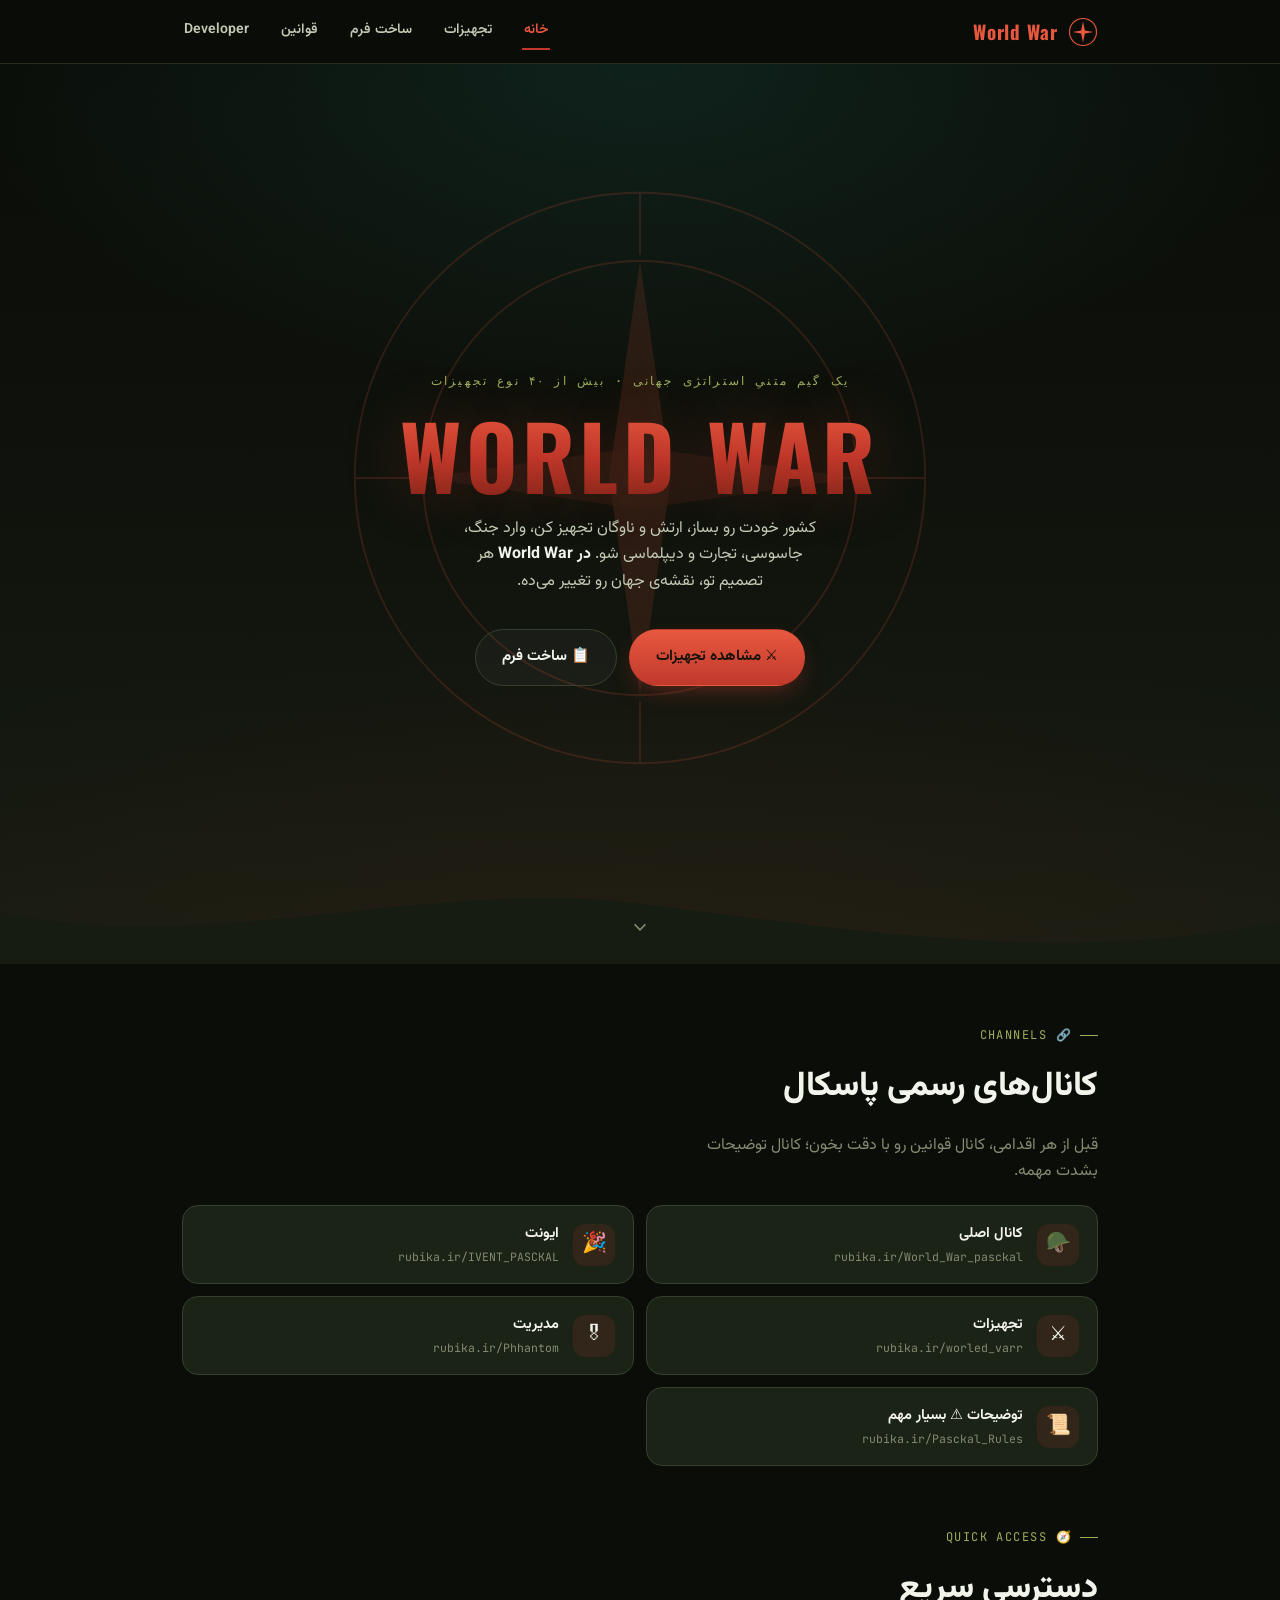
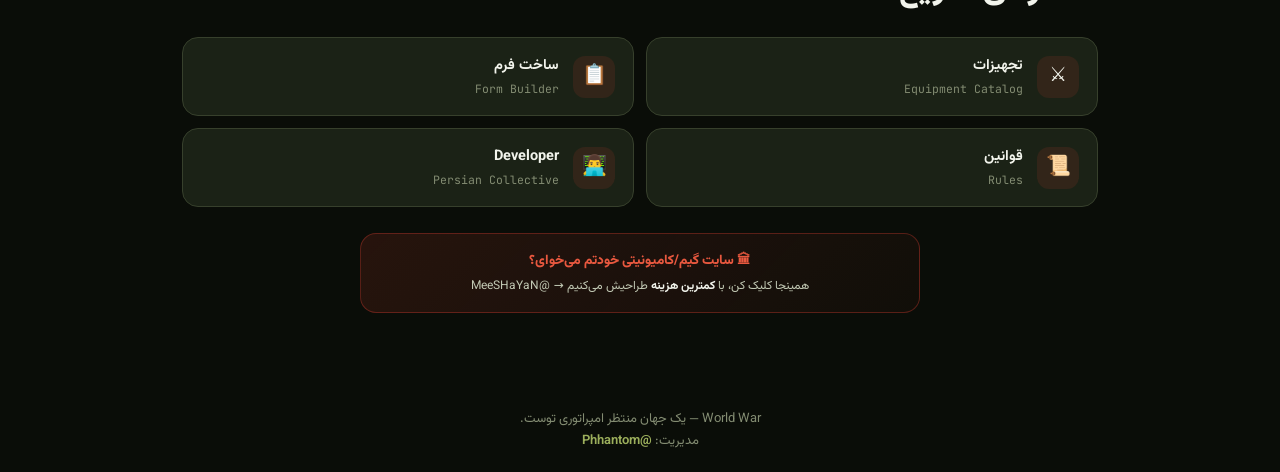
==== index.html @ 5fa21483 "Add files via upload" ====
<!doctype html>
<html lang="fa" dir="rtl">
<head>
<meta charset="UTF-8">
<meta name="viewport" content="width=device-width, initial-scale=1, viewport-fit=cover">
<title>World War | PASCKAL</title>
<meta name="description" content="World War — پاسکال: گیم متنی جنگ جهانی. تجهیزات، فرم‌ساز رسمی و قوانین کامل بازی.">
<link rel="icon" href="data:,">
<link rel="stylesheet" href="assets/style.css">
</head>
<body data-page="home">

<header class="topbar">
  <div class="container">
    <a href="index.html" class="brand">
      <svg class="brand-mark" viewBox="0 0 40 40" fill="none">
        <circle cx="20" cy="20" r="18" stroke="#e8583f" stroke-width="1.5"/>
        <path d="M20 6 L22.5 18 L34 20 L22.5 22 L20 34 L17.5 22 L6 20 L17.5 18 Z" fill="#e8583f"/>
      </svg>
      World War
    </a>
    <nav class="desktop-nav">
      <a href="index.html" data-nav="home">خانه</a>
      <a href="equipment.html" data-nav="equipment">تجهیزات</a>
      <a href="forms.html" data-nav="forms">ساخت فرم</a>
      <a href="rules.html" data-nav="rules">قوانین</a>
      <a href="developer.html" data-nav="developer">Developer</a>
    </nav>
  </div>
</header>

<section class="hero">
  <svg class="hero-compass" viewBox="0 0 200 200" fill="none">
    <circle cx="100" cy="100" r="92" stroke="#e8583f" stroke-width="0.6"/>
    <circle cx="100" cy="100" r="70" stroke="#e8583f" stroke-width="0.6"/>
    <g stroke="#e8583f" stroke-width="0.6">
      <line x1="100" y1="8" x2="100" y2="28"/>
      <line x1="100" y1="172" x2="100" y2="192"/>
      <line x1="8" y1="100" x2="28" y2="100"/>
      <line x1="172" y1="100" x2="192" y2="100"/>
    </g>
    <path d="M100 30 L110 100 L100 170 L90 100 Z" fill="#e8583f" opacity="0.8"/>
    <path d="M30 100 L100 90 L170 100 L100 110 Z" fill="#e8583f" opacity="0.5"/>
    <circle cx="100" cy="100" r="5" fill="#e8583f"/>
  </svg>

  <div class="hero-content">
    <div class="hero-kicker">یک گیم متنیِ استراتژی جهانی · بیش از ۴۰ نوع تجهیزات</div>
    <h1 class="hero-title">WORLD WAR</h1>
    <p class="hero-tagline">
      کشور خودت رو بساز، ارتش و ناوگان تجهیز کن، وارد جنگ، جاسوسی، تجارت و دیپلماسی شو.
      <b>در World War</b> هر تصمیم تو، نقشه‌ی جهان رو تغییر می‌ده.
    </p>
    <div class="hero-actions">
      <a class="btn btn-gold" href="equipment.html">⚔️ مشاهده تجهیزات</a>
      <a class="btn btn-ghost" href="forms.html">📋 ساخت فرم</a>
    </div>
  </div>

  <div class="scroll-cue" aria-hidden="true">
    <svg width="22" height="22" viewBox="0 0 24 24" fill="none" stroke="currentColor" stroke-width="1.8">
      <path d="M6 9l6 6 6-6"/>
    </svg>
  </div>

  <div class="hero-wave" aria-hidden="true">
    <svg viewBox="0 0 1440 100" preserveAspectRatio="none">
      <path d="M0,40 C240,90 480,0 720,30 C960,60 1200,100 1440,50 L1440,100 L0,100 Z" fill="#161c12"/>
    </svg>
  </div>
</section>

<section class="section">
  <div class="container">
    <div class="eyebrow">🔗 CHANNELS</div>
    <h2 class="section-title">کانال‌های رسمی پاسکال</h2>
    <p class="section-sub">قبل از هر اقدامی، کانال قوانین رو با دقت بخون؛ کانال توضیحات بشدت مهمه.</p>

    <div class="channel-grid">
      <a class="channel-card" href="https://rubika.ir/World_War_pasckal" target="_blank" rel="noopener">
        <span class="ch-ic">🪖</span>
        <span>
          <span class="ch-title">کانال اصلی</span>
          <span class="ch-sub">rubika.ir/World_War_pasckal</span>
        </span>
      </a>
      <a class="channel-card" href="https://rubika.ir/IVENT_PASCKAL" target="_blank" rel="noopener">
        <span class="ch-ic">🎉</span>
        <span>
          <span class="ch-title">ایونت</span>
          <span class="ch-sub">rubika.ir/IVENT_PASCKAL</span>
        </span>
      </a>
      <a class="channel-card" href="https://rubika.ir/worled_varr" target="_blank" rel="noopener">
        <span class="ch-ic">⚔️</span>
        <span>
          <span class="ch-title">تجهیزات</span>
          <span class="ch-sub">rubika.ir/worled_varr</span>
        </span>
      </a>
      <a class="channel-card" href="https://rubika.ir/Phhantom" target="_blank" rel="noopener">
        <span class="ch-ic">🎖</span>
        <span>
          <span class="ch-title">مدیریت</span>
          <span class="ch-sub">rubika.ir/Phhantom</span>
        </span>
      </a>
      <a class="channel-card" href="https://rubika.ir/Pasckal_Rules" target="_blank" rel="noopener">
        <span class="ch-ic">📜</span>
        <span>
          <span class="ch-title">توضیحات ⚠️ بسیار مهم</span>
          <span class="ch-sub">rubika.ir/Pasckal_Rules</span>
        </span>
      </a>
    </div>
  </div>
</section>

<section class="section" style="padding-top:0;">
  <div class="container">
    <div class="eyebrow">🧭 QUICK ACCESS</div>
    <h2 class="section-title">دسترسی سریع</h2>
    <div class="channel-grid">
      <a class="channel-card" href="equipment.html">
        <span class="ch-ic">⚔️</span>
        <span>
          <span class="ch-title">تجهیزات</span>
          <span class="ch-sub">Equipment Catalog</span>
        </span>
      </a>
      <a class="channel-card" href="forms.html">
        <span class="ch-ic">📋</span>
        <span>
          <span class="ch-title">ساخت فرم</span>
          <span class="ch-sub">Form Builder</span>
        </span>
      </a>
      <a class="channel-card" href="rules.html">
        <span class="ch-ic">📜</span>
        <span>
          <span class="ch-title">قوانین</span>
          <span class="ch-sub">Rules</span>
        </span>
      </a>
      <a class="channel-card" href="developer.html">
        <span class="ch-ic">👨‍💻</span>
        <span>
          <span class="ch-title">Developer</span>
          <span class="ch-sub">Persian Collective</span>
        </span>
      </a>
    </div>

    <a class="order-ad" href="https://rubika.ir/MeeSHaYaN" target="_blank" rel="noopener">
      <span class="oa-title">🏛 سایت گیم/کامیونیتی خودتم می‌خوای؟</span>
      <span class="oa-sub">همینجا کلیک کن، با <b>کمترین هزینه</b> طراحیش می‌کنیم → @MeeSHaYaN</span>
    </a>
  </div>
</section>

<footer class="site-footer">
  <div class="container">
    World War — یک جهان منتظر امپراتوری توست.<br>
    مدیریت: <a href="https://rubika.ir/Phhantom" target="_blank" rel="noopener">@Phhantom</a>
  </div>
</footer>

<nav class="tabbar">
  <a href="index.html" data-nav="home">
    <svg viewBox="0 0 24 24" fill="none" stroke="currentColor" stroke-width="1.8"><path d="M3 11l9-8 9 8"/><path d="M5 10v10h14V10"/></svg>
    خانه
  </a>
  <a href="equipment.html" data-nav="equipment">
    <svg viewBox="0 0 24 24" fill="none" stroke="currentColor" stroke-width="1.8"><path d="M14.5 3.5l6 6L9 21l-6 0 0-6z"/></svg>
    تجهیزات
  </a>
  <a href="forms.html" data-nav="forms">
    <svg viewBox="0 0 24 24" fill="none" stroke="currentColor" stroke-width="1.8"><path d="M9 12h6M9 16h4M7 4h10l2 3v13H5V7z"/></svg>
    ساخت فرم
  </a>
  <a href="rules.html" data-nav="rules">
    <svg viewBox="0 0 24 24" fill="none" stroke="currentColor" stroke-width="1.8"><path d="M6 4h9l3 3v13H6z"/><path d="M9 10h6M9 14h6"/></svg>
    قوانین
  </a>
  <a href="developer.html" data-nav="developer">
    <svg viewBox="0 0 24 24" fill="none" stroke="currentColor" stroke-width="1.8"><path d="M8 9l-4 4 4 4M16 9l4 4-4 4M13 5l-2 16"/></svg>
    Developer
  </a>
</nav>

<script src="assets/script.js"></script>
</body>
</html>
---- assets/style.css ----
/* =========================================================
   SEA LORDS — Design tokens & base
   Mobile-first. Desktop enhancements live in min-width queries.
========================================================= */

@import url('https://fonts.googleapis.com/css2?family=Oswald:wght@500;600;700&family=Vazirmatn:wght@400;500;600;700;800&family=JetBrains+Mono:wght@500;600&display=swap');

:root{
  /* --- color tokens (war theme: charcoal / olive / blood-red / khaki) --- */
  --navy-deep:   #0a0d08;
  --navy-deep-2: #10140d;
  --navy-mid:    #161c12;
  --navy-card:   #1b2216;
  --navy-card-2: #212a1a;
  --navy-line:   #37402c;
  --navy-line-soft: #262f1e;

  --gold:        #c0392b;
  --gold-hi:     #e8583f;
  --gold-dim:    #8a271c;

  --silver:      #cfd8c2;
  --silver-hi:   #eef2e6;

  --bronze:      #b08a4b;
  --bronze-hi:   #d3ab73;

  --foam:        #9caf5c;
  --foam-dim:    #5c6e30;

  --text-hi:     #f2f4ec;
  --text-mid:    #c2c9b4;
  --text-lo:     #838c72;

  --danger:      #ff5545;

  /* --- type --- */
  --font-display: 'Oswald', sans-serif;
  --font-body: 'Vazirmatn', system-ui, sans-serif;
  --font-mono: 'JetBrains Mono', monospace;

  /* --- radii / shadow --- */
  --r-sm: 10px;
  --r-md: 16px;
  --r-lg: 24px;
  --shadow-card: 0 10px 30px -12px rgba(0,0,0,0.55);
  --shadow-gold: 0 0 0 1px rgba(192,57,43,0.35), 0 10px 30px -10px rgba(192,57,43,0.25);

  --header-h: 64px;
  --tabbar-h: 68px;
}

*, *::before, *::after{ box-sizing: border-box; }

html{
  scroll-behavior: smooth;
}

@media (prefers-reduced-motion: reduce){
  html{ scroll-behavior: auto; }
  *{ animation-duration: 0.001ms !important; animation-iteration-count: 1 !important; transition-duration: 0.001ms !important; }
}

body{
  margin: 0;
  background: var(--navy-deep);
  color: var(--text-hi);
  font-family: var(--font-body);
  line-height: 1.65;
  -webkit-font-smoothing: antialiased;
  padding-bottom: calc(var(--tabbar-h) + 10px);
  overflow-x: hidden;
}

h1,h2,h3,h4{
  font-family: var(--font-body);
  color: var(--text-hi);
  margin: 0 0 .5em;
  font-weight: 700;
}

p{ margin: 0 0 1em; color: var(--text-mid); }

a{ color: inherit; text-decoration: none; }

ul{ margin:0; padding:0; list-style:none; }

button{ font-family: inherit; }

img, svg{ display:block; max-width:100%; }

::selection{ background: var(--gold); color: var(--navy-deep); }

:focus-visible{
  outline: 2px solid var(--foam);
  outline-offset: 3px;
  border-radius: 6px;
}

.container{
  max-width: 720px;
  margin: 0 auto;
  padding: 0 20px;
}

@media (min-width: 900px){
  .container{ max-width: 980px; padding: 0 32px; }
}

.section{
  padding: 56px 0;
  position: relative;
}

.eyebrow{
  display:inline-flex;
  align-items:center;
  gap:8px;
  font-family: var(--font-mono);
  font-size: 12px;
  letter-spacing: .12em;
  color: var(--foam);
  text-transform: uppercase;
  margin-bottom: 14px;
}
.eyebrow::before{
  content:"";
  width: 18px; height: 1px;
  background: var(--foam);
  display:inline-block;
}

.section-title{
  font-size: clamp(24px, 6vw, 34px);
  font-weight: 800;
}

.section-sub{
  color: var(--text-lo);
  max-width: 46ch;
}

/* =========================================================
   Top header (desktop) / Mobile top bar
========================================================= */
.topbar{
  position: sticky;
  top: 0;
  z-index: 40;
  height: var(--header-h);
  display:flex;
  align-items:center;
  background: rgba(10,13,8,0.82);
  backdrop-filter: blur(10px);
  border-bottom: 1px solid var(--navy-line-soft);
}
.topbar .container{
  display:flex;
  align-items:center;
  justify-content:space-between;
  width:100%;
}
.brand{
  display:flex;
  align-items:center;
  gap:10px;
  font-family: var(--font-display);
  font-weight:700;
  font-size: 19px;
  letter-spacing: .04em;
  color: var(--gold-hi);
}
.brand .brand-mark{
  width:30px; height:30px;
  flex-shrink:0;
}

.desktop-nav{
  display:none;
}

@media (min-width: 900px){
  .desktop-nav{
    display:flex;
    gap: 28px;
  }
  .desktop-nav a{
    font-size: 14px;
    font-weight:600;
    color: var(--text-mid);
    padding: 6px 2px;
    border-bottom: 2px solid transparent;
    transition: color .2s ease, border-color .2s ease;
  }
  .desktop-nav a:hover,
  .desktop-nav a.is-active{
    color: var(--gold-hi);
    border-color: var(--gold);
  }
}

/* =========================================================
   Mobile bottom tab bar (primary nav on mobile)
========================================================= */
.tabbar{
  position: fixed;
  bottom: 0; left: 0; right: 0;
  height: var(--tabbar-h);
  display:flex;
  z-index: 50;
  background: linear-gradient(180deg, rgba(10,20,38,0.65), rgba(6,12,24,0.97) 40%);
  backdrop-filter: blur(14px);
  border-top: 1px solid var(--navy-line-soft);
  padding-bottom: env(safe-area-inset-bottom, 0);
}
@media (min-width: 900px){
  .tabbar{ display:none; }
  body{ padding-bottom: 0; }
}

.tabbar a{
  flex:1;
  display:flex;
  flex-direction:column;
  align-items:center;
  justify-content:center;
  gap:3px;
  color: var(--text-lo);
  font-size: 10px;
  font-weight: 600;
  position: relative;
  text-align:center;
  line-height:1.2;
  padding: 0 2px;
}
.tabbar a svg{ width:20px; height:20px; stroke: currentColor; flex-shrink:0; }
.tabbar a.is-active{ color: var(--gold-hi); }
.tabbar a.is-active::before{
  content:"";
  position:absolute;
  top:2px;
  width:22px; height:3px;
  border-radius: 3px;
  background: var(--gold);
  box-shadow: 0 0 10px var(--gold);
}

/* =========================================================
   Hero
========================================================= */
.hero{
  position: relative;
  min-height: 100svh;
  display:flex;
  flex-direction:column;
  align-items:center;
  justify-content:center;
  text-align:center;
  padding: 90px 20px 60px;
  overflow:hidden;
  background:
    radial-gradient(ellipse 90% 60% at 50% 0%, rgba(63,216,201,0.10), transparent 60%),
    radial-gradient(ellipse 140% 80% at 50% 110%, rgba(192,57,43,0.10), transparent 60%),
    linear-gradient(180deg, var(--navy-deep) 0%, var(--navy-deep-2) 55%, var(--navy-mid) 100%);
}

.hero-compass{
  position:absolute;
  top: 46%;
  left: 50%;
  transform: translate(-50%,-50%);
  width: 620px;
  height: 620px;
  max-width: none;
  opacity: 0.16;
  animation: spin 140s linear infinite;
}
@keyframes spin{ to{ transform: translate(-50%,-50%) rotate(360deg); } }

.hero-content{ position:relative; z-index:2; }

.hero-kicker{
  font-family: var(--font-mono);
  font-size: 12px;
  letter-spacing: .18em;
  color: var(--foam);
  text-transform: uppercase;
  margin-bottom: 18px;
}

.hero-title{
  font-family: var(--font-display);
  font-weight: 900;
  letter-spacing: .05em;
  font-size: clamp(46px, 15vw, 88px);
  line-height: 1;
  background: linear-gradient(180deg, var(--gold-hi), var(--gold) 55%, var(--gold-dim));
  -webkit-background-clip: text;
  background-clip: text;
  color: transparent;
  margin-bottom: 18px;
  text-shadow: 0 0 60px rgba(192,57,43,0.25);
}

.hero-tagline{
  font-size: 16px;
  color: var(--text-mid);
  max-width: 40ch;
  margin: 0 auto 34px;
}
.hero-tagline b{ color: var(--text-hi); }

.hero-actions{
  display:flex;
  flex-direction:column;
  gap: 12px;
  width: 100%;
  max-width: 340px;
  margin: 0 auto;
}
@media (min-width:520px){
  .hero-actions{ flex-direction:row; max-width: none; justify-content:center; }
}

.btn{
  display:inline-flex;
  align-items:center;
  justify-content:center;
  gap:8px;
  padding: 15px 26px;
  border-radius: 999px;
  font-weight: 700;
  font-size: 15px;
  border: 1px solid transparent;
  transition: transform .2s ease, box-shadow .2s ease, background .2s ease;
  cursor:pointer;
  white-space:nowrap;
}
.btn:active{ transform: scale(0.97); }

.btn-gold{
  background: linear-gradient(180deg, var(--gold-hi), var(--gold));
  color: #17130a;
  box-shadow: 0 8px 24px -8px rgba(192,57,43,0.55);
}
.btn-gold:hover{ box-shadow: 0 10px 30px -6px rgba(192,57,43,0.7); }

.btn-ghost{
  background: rgba(255,255,255,0.03);
  border-color: var(--navy-line);
  color: var(--text-hi);
}
.btn-ghost:hover{ border-color: var(--gold); color: var(--gold-hi); }

.hero-wave{
  position:absolute;
  left:0; right:0; bottom:-2px;
  width:100%;
  line-height:0;
  z-index:1;
}

.scroll-cue{
  position:absolute;
  bottom: 26px;
  left:50%;
  transform: translateX(-50%);
  color: var(--text-lo);
  animation: bob 2.2s ease-in-out infinite;
  z-index:2;
}
@keyframes bob{ 0%,100%{ transform: translate(-50%,0);} 50%{ transform: translate(-50%,8px);} }

/* =========================================================
   Hall of Legends
========================================================= */
.legends{
  background: var(--navy-mid);
  border-top: 1px solid var(--navy-line-soft);
  border-bottom: 1px solid var(--navy-line-soft);
}

.legends-grid{
  display:flex;
  flex-direction:column;
  gap: 18px;
  margin-top: 34px;
}

@media (min-width: 720px){
  .legends-grid{
    flex-direction:row;
    align-items:flex-end;
    gap: 20px;
  }
  .legend-card.rank-1{ order:2; }
  .legend-card.rank-2{ order:1; }
  .legend-card.rank-3{ order:3; }
}

.legend-card{
  position:relative;
  border-radius: var(--r-lg);
  padding: 26px 20px 22px;
  text-align:center;
  background: linear-gradient(180deg, var(--navy-card-2), var(--navy-card));
  border: 1px solid var(--navy-line);
  overflow:hidden;
}

.legend-card::before{
  content:"";
  position:absolute;
  inset: 0;
  opacity: .5;
  background: radial-gradient(ellipse 120% 80% at 50% -20%, var(--glow, rgba(192,57,43,0.25)), transparent 65%);
  pointer-events:none;
}

.legend-card.rank-1{
  --glow: rgba(192,57,43,0.38);
  border-color: rgba(192,57,43,0.55);
  box-shadow: var(--shadow-gold);
  padding-top: 34px;
}
@media (min-width: 720px){ .legend-card.rank-1{ padding-bottom: 34px; transform: translateY(-10px); } }

.legend-card.rank-2{ --glow: rgba(207,216,226,0.25); }
.legend-card.rank-3{ --glow: rgba(201,138,75,0.28); }

.legend-medal{
  font-size: 30px;
  margin-bottom: 10px;
  filter: drop-shadow(0 4px 10px rgba(0,0,0,0.4));
}

.legend-avatar{
  width: 76px; height:76px;
  border-radius: 50%;
  margin: 0 auto 14px;
  display:flex;
  align-items:center;
  justify-content:center;
  font-family: var(--font-display);
  font-weight:700;
  font-size: 24px;
  color: var(--navy-deep);
  position:relative;
  z-index:1;
}
.rank-1 .legend-avatar{
  width: 92px; height:92px;
  font-size: 28px;
  background: linear-gradient(145deg, var(--gold-hi), var(--gold-dim));
  box-shadow: 0 0 0 4px rgba(192,57,43,0.18), 0 10px 26px -8px rgba(192,57,43,0.6);
}
.rank-2 .legend-avatar{ background: linear-gradient(145deg, var(--silver-hi), var(--silver)); }
.rank-3 .legend-avatar{ background: linear-gradient(145deg, var(--bronze-hi), var(--bronze)); }

.legend-name{
  font-size: 17px;
  font-weight: 700;
  color: var(--text-hi);
  position:relative; z-index:1;
  /* ▼▼ برای تغییر اسم بازیکن‌ها، همین متن رو تو HTML عوض کن ▼▼ */
}
.rank-1 .legend-name{ font-size: 20px; }

.legend-title{
  font-size: 12px;
  font-family: var(--font-mono);
  letter-spacing:.06em;
  color: var(--gold-hi);
  margin-top: 4px;
  position:relative; z-index:1;
}

.legend-rank-label{
  font-size: 11px;
  color: var(--text-lo);
  margin-top: 8px;
  position:relative; z-index:1;
}

/* =========================================================
   Quick links (channels)
========================================================= */
.links-grid{
  display:grid;
  grid-template-columns: 1fr;
  gap: 14px;
  margin-top: 30px;
}
@media (min-width: 640px){
  .links-grid{ grid-template-columns: 1fr 1fr; }
}

.link-card{
  display:flex;
  align-items:center;
  gap: 14px;
  padding: 18px;
  border-radius: var(--r-md);
  background: var(--navy-card);
  border: 1px solid var(--navy-line);
  transition: border-color .2s ease, transform .2s ease;
}
.link-card:hover{ border-color: var(--gold); transform: translateY(-2px); }

.link-icon{
  width: 44px; height:44px;
  border-radius: 12px;
  display:flex; align-items:center; justify-content:center;
  background: rgba(63,216,201,0.12);
  color: var(--foam);
  flex-shrink:0;
}
.link-icon svg{ width:22px; height:22px; }

.link-body{ flex:1; min-width:0; }
.link-title{ font-weight:700; color:var(--text-hi); font-size:15px; }
.link-sub{ font-size:13px; color:var(--text-lo); font-family: var(--font-mono); direction:ltr; text-align:right; }

.link-arrow{ color: var(--text-lo); flex-shrink:0; }

/* =========================================================
   Cards / generic content components (used in rules & market)
========================================================= */
.card{
  background: var(--navy-card);
  border: 1px solid var(--navy-line);
  border-radius: var(--r-md);
  padding: 20px;
}

.chip{
  display:inline-flex;
  align-items:center;
  gap:6px;
  padding: 5px 11px;
  border-radius: 999px;
  background: var(--navy-card-2);
  border: 1px solid var(--navy-line);
  font-size: 13px;
  font-family: var(--font-mono);
  color: var(--text-hi);
}

.stars{ color: var(--navy-line); letter-spacing:1px; font-size:14px; }
.stars .filled{ color: var(--gold); }

/* Accordion (Rules page) */
.accordion-item{
  border: 1px solid var(--navy-line);
  border-radius: var(--r-md);
  background: var(--navy-card);
  margin-bottom: 12px;
  overflow: hidden;
}
.accordion-head{
  width:100%;
  display:flex;
  align-items:center;
  gap: 12px;
  padding: 16px 18px;
  background:none;
  border:none;
  color: var(--text-hi);
  text-align: right;
  cursor:pointer;
  font-size: 15px;
  font-weight: 700;
}
.accordion-head .ic{
  width: 34px; height:34px;
  border-radius: 10px;
  background: rgba(192,57,43,0.1);
  display:flex; align-items:center; justify-content:center;
  font-size: 17px;
  flex-shrink:0;
}
.accordion-head .chev{
  margin-inline-start:auto;
  color: var(--text-lo);
  transition: transform .25s ease;
  flex-shrink:0;
}
.accordion-item.is-open .accordion-head .chev{ transform: rotate(180deg); }

.accordion-panel{
  max-height:0;
  overflow:hidden;
  transition: max-height .35s ease;
}
.accordion-panel-inner{
  padding: 0 18px 20px;
  color: var(--text-mid);
  font-size: 14.5px;
}
.accordion-panel-inner p{ color: var(--text-mid); }
.accordion-panel-inner .rule-line{
  display:flex;
  gap:10px;
  padding: 8px 0;
  border-top: 1px dashed var(--navy-line-soft);
}
.accordion-panel-inner .rule-line:first-of-type{ border-top:none; }
.accordion-panel-inner .rule-dot{ color: var(--gold); flex-shrink:0; }

.warn-box{
  margin-top: 14px;
  padding: 12px 14px;
  border-radius: var(--r-sm);
  background: rgba(226,105,95,0.08);
  border: 1px solid rgba(226,105,95,0.35);
  color: #f0b8b3;
  font-size: 13.5px;
  display:flex;
  gap:8px;
}

.form-box{
  margin-top: 16px;
  border: 1px dashed var(--navy-line);
  border-radius: var(--r-sm);
  padding: 14px 16px;
  background: rgba(63,216,201,0.03);
}
.form-box .form-title{
  font-family: var(--font-mono);
  font-size: 12px;
  color: var(--foam);
  letter-spacing:.06em;
  margin-bottom: 10px;
}
.form-row{
  display:flex;
  gap:8px;
  padding: 6px 0;
  font-size: 14px;
  color: var(--text-mid);
  border-top: 1px dotted var(--navy-line-soft);
}
.form-row:first-of-type{ border-top:none; }
.form-row b{ color: var(--text-hi); font-weight:600; flex-shrink:0; }

/* Market tabs — full-width grid on mobile so nothing gets cut off at the edge */
.tabs{
  display:grid;
  grid-template-columns: repeat(auto-fit, minmax(0, 1fr));
  gap: 8px;
  margin: 26px 0 6px;
}
.tab-btn{
  width:100%;
  padding: 12px 10px;
  border-radius: 14px;
  border: 1px solid var(--navy-line);
  background: var(--navy-card);
  color: var(--text-mid);
  font-weight:600;
  font-size: 13.5px;
  cursor:pointer;
  display:flex; align-items:center; justify-content:center; gap:6px;
}
.tab-btn.is-active{
  background: linear-gradient(180deg, var(--gold-hi), var(--gold));
  color: #17130a;
  border-color: transparent;
}
@media (min-width: 620px){
  .tabs{ grid-template-columns: repeat(4, auto); display:flex; }
  .tab-btn{ width:auto; padding: 10px 20px; }
}

/* Colored side-accent per category — makes each list visually distinct on mobile */
.tab-panel[data-tab="buildings"] .item-card{ border-inline-start: 3px solid var(--gold); }
.tab-panel[data-tab="army"] .item-card{ border-inline-start: 3px solid var(--danger); }
.tab-panel[data-tab="fleet"] .item-card{ border-inline-start: 3px solid var(--foam); }

/* Horizontally-scrolling tab row — for pages with many categories (Equipment) */
.tabs-scroll{
  display:flex;
  gap: 8px;
  margin: 26px 0 6px;
  overflow-x: auto;
  padding-bottom: 6px;
  scrollbar-width: thin;
  -webkit-overflow-scrolling: touch;
}
.tabs-scroll .tab-btn{ width:auto; flex-shrink:0; padding: 10px 18px; }
.tabs-scroll::-webkit-scrollbar{ height: 5px; }
.tabs-scroll::-webkit-scrollbar-thumb{ background: var(--navy-line); border-radius: 10px; }

/* =========================================================
   Form Builder (ساخت فرم) — picker grid + step wizard
========================================================= */
.form-picker-grid{
  display:grid;
  grid-template-columns: 1fr;
  gap: 12px;
  margin-top: 22px;
}
@media (min-width: 640px){
  .form-picker-grid{ grid-template-columns: 1fr 1fr; }
}

.form-pick-card{
  display:flex;
  align-items:center;
  gap: 14px;
  padding: 16px;
  border-radius: var(--r-md);
  background: var(--navy-card);
  border: 1px solid var(--navy-line);
  text-align: right;
  width: 100%;
  color: inherit;
  font-family: inherit;
  cursor: pointer;
  transition: border-color .2s ease, transform .2s ease;
}
.form-pick-card:hover{ border-color: var(--gold); transform: translateY(-2px); }
.form-pick-card .fp-icon{
  width: 42px; height:42px;
  border-radius: 12px;
  background: rgba(192,57,43,0.1);
  display:flex; align-items:center; justify-content:center;
  font-size: 20px;
  flex-shrink:0;
}
.form-pick-card .fp-title{ font-weight:700; font-size:14.5px; color:var(--text-hi); }
.form-pick-card .fp-sub{ font-size:12px; color:var(--text-lo); margin-top:3px; }

.wizard-back{
  display:inline-flex;
  align-items:center;
  gap:6px;
  font-size:13px;
  color: var(--text-lo);
  margin-bottom: 18px;
  cursor:pointer;
  background:none;
  border:none;
  font-family:inherit;
  padding:0;
}
.wizard-back:hover{ color: var(--gold-hi); }

.wizard-progress{
  font-family: var(--font-mono);
  font-size: 12px;
  color: var(--foam);
  margin-bottom: 10px;
}
.wizard-track{
  height: 4px;
  border-radius: 4px;
  background: var(--navy-line-soft);
  overflow:hidden;
  margin-bottom: 24px;
}
.wizard-track-fill{
  height:100%;
  background: linear-gradient(90deg, var(--gold), var(--foam));
  transition: width .3s ease;
}

.field-group{ margin-bottom: 6px; }
.field-label{ display:block; font-size:15px; font-weight:700; color:var(--text-hi); margin-bottom:10px; }
.field-hint{ display:block; font-size:12px; color:var(--text-lo); margin-top:8px; }

.field-input, .field-textarea, .field-select{
  width:100%;
  padding: 14px 14px;
  border-radius: 12px;
  border: 1px solid var(--navy-line);
  background: var(--navy-card-2);
  color: var(--text-hi);
  font-family: inherit;
  font-size: 15px;
}
.field-textarea{ min-height: 130px; resize: vertical; line-height:1.7; }
.field-input:focus, .field-textarea:focus, .field-select:focus{ border-color: var(--gold); }

/* --- Custom select (replaces native <select> so the dropdown matches the dark theme) --- */
.custom-select{ position: relative; }
.custom-select-btn{
  width:100%;
  display:flex;
  align-items:center;
  justify-content:space-between;
  gap:10px;
  padding: 14px 16px;
  border-radius: 12px;
  border: 1px solid var(--navy-line);
  background: var(--navy-card-2);
  color: var(--text-hi);
  font-family: inherit;
  font-size: 15px;
  cursor:pointer;
  text-align: right;
}
.custom-select-btn.is-placeholder{ color: var(--text-lo); }
.custom-select-btn .chev{ flex-shrink:0; color:var(--text-lo); transition: transform .2s ease; }
.custom-select.is-open .custom-select-btn{ border-color: var(--gold); }
.custom-select.is-open .custom-select-btn .chev{ transform: rotate(180deg); }

.custom-select-list{
  margin-top: 8px;
  border-radius: 12px;
  border: 1px solid var(--navy-line);
  background: var(--navy-card-2);
  overflow: hidden;
  max-height: 260px;
  overflow-y: auto;
}
.custom-select-option{
  display:block;
  width:100%;
  text-align: right;
  padding: 13px 16px;
  background: none;
  border: none;
  border-bottom: 1px solid var(--navy-line-soft);
  color: var(--text-mid);
  font-family: inherit;
  font-size: 14.5px;
  cursor:pointer;
}
.custom-select-option:last-child{ border-bottom:none; }
.custom-select-option:hover{ background: rgba(192,57,43,0.08); color: var(--text-hi); }
.custom-select-option.is-selected{ color: var(--gold-hi); font-weight:700; background: rgba(192,57,43,0.06); }
.custom-select-empty{ padding:14px 16px; font-size:13.5px; color:var(--text-lo); }

.field-input[type="date"]{
  color-scheme: dark;
  font-family: var(--font-mono);
}

/* --- Number field: slider + manual number box side by side --- */
.number-field{
  display:flex;
  align-items:center;
  gap: 12px;
}
.number-field input[type="range"]{
  flex:1;
  accent-color: var(--gold);
  height: 4px;
}
.number-field .number-box{
  width: 78px;
  flex-shrink:0;
  text-align:center;
  padding: 12px 6px;
  border-radius: 10px;
  border: 1px solid var(--navy-line);
  background: var(--navy-card-2);
  color: var(--gold-hi);
  font-family: var(--font-mono);
  font-weight:700;
  font-size: 15px;
}

/* --- Stepper group: pick quantities of multiple known items --- */
.stepper-list{ display:flex; flex-direction:column; gap:10px; }
.stepper-row{
  display:flex;
  align-items:center;
  gap: 12px;
  padding: 12px 14px;
  border-radius: 12px;
  background: var(--navy-card-2);
  border: 1px solid var(--navy-line-soft);
}
.stepper-row .st-icon{ font-size:18px; width:26px; text-align:center; flex-shrink:0; }
.stepper-row .st-label{ flex:1; font-size:14px; color:var(--text-hi); font-weight:600; }
.stepper-controls{ display:flex; align-items:center; gap:10px; flex-shrink:0; }
.stepper-btn{
  width:32px; height:32px;
  border-radius: 9px;
  border: 1px solid var(--navy-line);
  background: var(--navy-card);
  color: var(--gold-hi);
  font-size: 18px;
  font-weight:700;
  display:flex; align-items:center; justify-content:center;
  cursor:pointer;
  line-height:1;
  padding:0;
}
.stepper-btn:active{ transform: scale(0.92); }
.stepper-count{
  min-width: 26px;
  text-align:center;
  font-family: var(--font-mono);
  font-weight:700;
  color: var(--text-hi);
  font-size: 15px;
}

/* --- Tag list: add free-text items as removable chips --- */
.tag-input-row{ display:flex; gap:8px; margin-bottom:12px; }
.tag-input-row input{ flex:1; }
.tag-add-btn{
  flex-shrink:0;
  width: 48px;
  border-radius: 12px;
  border: 1px solid var(--navy-line);
  background: var(--navy-card-2);
  color: var(--gold-hi);
  font-size: 20px;
  cursor:pointer;
}
.tag-list{ display:flex; flex-wrap:wrap; gap:8px; }
.tag-chip{
  display:inline-flex;
  align-items:center;
  gap:6px;
  padding: 7px 12px;
  border-radius: 999px;
  background: rgba(192,57,43,0.1);
  border: 1px solid rgba(192,57,43,0.35);
  color: var(--gold-hi);
  font-size: 13px;
}
.tag-chip button{
  background:none; border:none; color:var(--gold-hi); cursor:pointer; font-size:15px; line-height:1; padding:0;
}
.tag-empty-hint{ font-size:13px; color:var(--text-lo); }

.wizard-actions{ display:flex; gap:10px; margin-top:24px; }
.wizard-actions .btn{ flex:1; padding:14px 16px; }

.compiled-box{
  margin: 4px 0 16px;
  padding: 16px;
  border-radius: var(--r-md);
  background: var(--navy-card-2);
  border: 1px dashed var(--navy-line);
  white-space: pre-wrap;
  font-family: var(--font-mono);
  font-size: 12.5px;
  line-height: 1.9;
  color: var(--text-hi);
}

.toast{
  position: fixed;
  bottom: calc(var(--tabbar-h) + 16px);
  left: 50%;
  transform: translateX(-50%) translateY(20px);
  background: var(--gold);
  color: #17130a;
  padding: 12px 22px;
  border-radius: 999px;
  font-size: 13.5px;
  font-weight: 700;
  opacity: 0;
  pointer-events: none;
  transition: opacity .25s ease, transform .25s ease;
  z-index: 100;
  white-space: nowrap;
  box-shadow: 0 10px 24px -8px rgba(0,0,0,0.5);
}
.toast.is-visible{ opacity:1; transform: translateX(-50%) translateY(0); }
@media (min-width: 900px){ .toast{ bottom: 24px; } }

.tab-panel{ display:none; }
.tab-panel.is-active{ display:block; }

.item-grid{
  display:grid;
  grid-template-columns: 1fr;
  gap: 14px;
  margin-top: 18px;
}
@media (min-width: 700px){
  .item-grid{ grid-template-columns: 1fr 1fr; }
}

.item-card{
  background: var(--navy-card);
  border: 1px solid var(--navy-line);
  border-radius: var(--r-md);
  padding: 20px;
}
.item-head{
  display:flex;
  align-items:center;
  gap: 12px;
  margin-bottom: 16px;
  padding-bottom: 16px;
  border-bottom: 1px solid var(--navy-line-soft);
}
.item-emoji{
  width: 44px; height:44px;
  border-radius: 12px;
  background: rgba(192,57,43,0.1);
  display:flex; align-items:center; justify-content:center;
  font-size: 21px;
  flex-shrink:0;
}
.item-names b{ display:block; font-size:15.5px; color:var(--text-hi); }
.item-names span{ display:block; font-size:11.5px; color:var(--text-lo); font-family: var(--font-mono); direction:ltr; text-align:right; margin-top:2px; }

.item-block-label{
  display:flex;
  align-items:center;
  gap:6px;
  font-size: 11px;
  font-family: var(--font-mono);
  color: var(--foam);
  letter-spacing:.06em;
  margin: 18px 0 10px;
}
.item-block-label:first-of-type{ margin-top:0; }
.item-block-label::after{
  content:"";
  flex:1;
  height:1px;
  background: var(--navy-line-soft);
}

/* --- Cost / capacity stat blocks (replaces wrapping chip pills) --- */
.cost-grid{
  display:grid;
  grid-template-columns: repeat(auto-fit, minmax(68px, 1fr));
  gap: 8px;
}
.cost-cell{
  display:flex;
  flex-direction:column;
  align-items:center;
  justify-content:center;
  gap:4px;
  padding: 10px 6px;
  border-radius: 12px;
  background: var(--navy-card-2);
  border: 1px solid var(--navy-line-soft);
  text-align:center;
}
.cost-cell .cost-ic{ font-size:16px; line-height:1; }
.cost-cell .cost-val{
  font-family: var(--font-mono);
  font-size: 13px;
  font-weight: 600;
  color: var(--text-hi);
  direction: ltr;
}
.cost-cell .cost-label{
  font-size: 10px;
  color: var(--text-lo);
}

/* --- Star stat rows --- */
.stat-list{
  display:flex;
  flex-direction:column;
  gap: 2px;
}
.stat-row{
  display:flex;
  align-items:center;
  justify-content:space-between;
  gap: 10px;
  padding: 7px 10px;
  border-radius: 8px;
  font-size:13.5px;
  color:var(--text-mid);
}
.stat-row:nth-of-type(odd){ background: rgba(255,255,255,0.02); }

/* --- Output callout --- */
.output-line{
  margin-top: 16px;
  padding: 12px 14px;
  border-radius: var(--r-sm);
  background: linear-gradient(135deg, rgba(192,57,43,0.14), rgba(192,57,43,0.05));
  border: 1px solid rgba(192,57,43,0.3);
  font-size: 13.5px;
  color: var(--gold-hi);
  font-weight: 600;
  display:flex;
  align-items:center;
  gap: 8px;
}

/* Section divider wave (reused) */
.wave-divider{ line-height:0; }
.wave-divider svg{ width:100%; height:auto; display:block; }

/* Footer */
.site-footer{
  padding: 40px 0 20px;
  text-align:center;
  color: var(--text-lo);
  font-size: 13px;
}
.site-footer a{ color: var(--foam); font-weight:600; }

/* Page header (rules/market) */
.page-hero{
  padding: 46px 0 20px;
  background: linear-gradient(180deg, var(--navy-deep-2), var(--navy-deep));
  border-bottom: 1px solid var(--navy-line-soft);
}
.back-link{
  display:inline-flex;
  align-items:center;
  gap:6px;
  font-size: 13px;
  color: var(--text-lo);
  margin-bottom: 16px;
}
.back-link svg{ width:16px; height:16px; }

/* =========================================================
   WORLD WAR — additional components
========================================================= */

/* --- Equipment card extras --- */
.eq-flag{ font-size: 12px; }
.eq-desc{
  font-size: 13px;
  color: var(--text-mid);
  line-height: 1.9;
  margin: 0;
}
.eq-desc + .eq-desc{ margin-top: 6px; }
.eq-tag{
  display:inline-flex;
  align-items:center;
  gap:4px;
  padding: 4px 10px;
  border-radius: 999px;
  background: rgba(192,57,43,0.12);
  border: 1px solid rgba(192,57,43,0.35);
  color: var(--gold-hi);
  font-size: 11px;
  font-weight: 700;
  margin-inline-end: 6px;
}

/* --- Order-site ad banner (footer, all tabs) --- */
.order-ad{
  display:block;
  margin: 26px auto 0;
  max-width: 560px;
  padding: 16px 20px;
  border-radius: var(--r-md);
  background: linear-gradient(135deg, rgba(192,57,43,0.16), rgba(192,57,43,0.04));
  border: 1px solid rgba(192,57,43,0.4);
  text-align:center;
  transition: transform .2s ease, box-shadow .2s ease, border-color .2s ease;
}
.order-ad:hover{
  transform: translateY(-2px);
  border-color: var(--gold-hi);
  box-shadow: 0 12px 30px -12px rgba(192,57,43,0.55);
}
.order-ad .oa-title{
  display:block;
  font-size: 13.5px;
  font-weight: 800;
  color: var(--gold-hi);
  margin-bottom: 4px;
}
.order-ad .oa-sub{
  display:block;
  font-size: 12px;
  color: var(--text-mid);
}
.order-ad .oa-sub b{ color: var(--text-hi); }

/* --- Management contact CTA (under compiled forms) --- */
.mgmt-cta{
  display:flex;
  align-items:center;
  gap:12px;
  margin-top: 14px;
  padding: 14px 16px;
  border-radius: var(--r-sm);
  background: var(--navy-card-2);
  border: 1px solid var(--navy-line-soft);
}
.mgmt-cta .mgmt-ic{ font-size: 22px; flex-shrink:0; }
.mgmt-cta .mgmt-text{ flex:1; font-size: 12.5px; color: var(--text-mid); }
.mgmt-cta .mgmt-text b{ display:block; color:var(--text-hi); font-size:13.5px; margin-bottom:2px; }

/* --- Channel links grid (home page) --- */
.channel-grid{
  display:grid;
  grid-template-columns: 1fr;
  gap: 12px;
  margin-top: 20px;
}
@media (min-width: 620px){
  .channel-grid{ grid-template-columns: 1fr 1fr; }
}
.channel-card{
  display:flex;
  align-items:center;
  gap: 14px;
  padding: 16px 18px;
  border-radius: var(--r-md);
  background: var(--navy-card);
  border: 1px solid var(--navy-line);
  transition: transform .2s ease, border-color .2s ease;
}
.channel-card:hover{ transform: translateY(-2px); border-color: var(--gold); }
.channel-card .ch-ic{
  width: 42px; height:42px;
  border-radius: 12px;
  background: rgba(192,57,43,0.14);
  display:flex; align-items:center; justify-content:center;
  font-size: 20px;
  flex-shrink:0;
}
.channel-card .ch-title{ font-weight:700; font-size:14.5px; color:var(--text-hi); display:block; }
.channel-card .ch-sub{ font-size:11.5px; color:var(--text-lo); font-family: var(--font-mono); direction:ltr; text-align:right; display:block; margin-top:2px; }

/* --- Coming soon page --- */
.coming-soon{
  text-align:center;
  padding: 70px 20px;
}
.coming-soon .cs-icon{ font-size: 54px; margin-bottom: 18px; }
.coming-soon h2{ font-size: 22px; margin-bottom: 10px; }
.coming-soon p{ max-width: 40ch; margin: 0 auto; }

/* --- Developer / agency page --- */
.dev-hero{
  text-align:center;
  padding: 10px 0 6px;
}
.dev-badge{
  display:inline-flex;
  align-items:center;
  gap:8px;
  padding: 8px 18px;
  border-radius: 999px;
  background: rgba(192,57,43,0.12);
  border: 1px solid rgba(192,57,43,0.4);
  color: var(--gold-hi);
  font-weight:700;
  font-size: 13px;
  margin-bottom: 18px;
}
.service-list{
  display:flex;
  flex-direction:column;
  gap: 10px;
  margin-top: 22px;
}
.service-row{
  display:flex;
  align-items:center;
  gap: 14px;
  padding: 14px 16px;
  border-radius: var(--r-sm);
  background: var(--navy-card);
  border: 1px solid var(--navy-line-soft);
  font-size: 14px;
  color: var(--text-hi);
}
.service-row .sr-ic{ font-size:19px; flex-shrink:0; }
.dev-cta{
  margin-top: 30px;
  padding: 26px 22px;
  border-radius: var(--r-lg);
  text-align:center;
  background: linear-gradient(135deg, rgba(192,57,43,0.18), rgba(192,57,43,0.05));
  border: 1px solid rgba(192,57,43,0.4);
}
.dev-cta p{ font-size: 13.5px; margin-bottom: 16px; }
.dev-foot-tag{
  text-align:center;
  margin-top: 26px;
  font-family: var(--font-mono);
  font-size: 11px;
  color: var(--text-lo);
  letter-spacing: .05em;
}
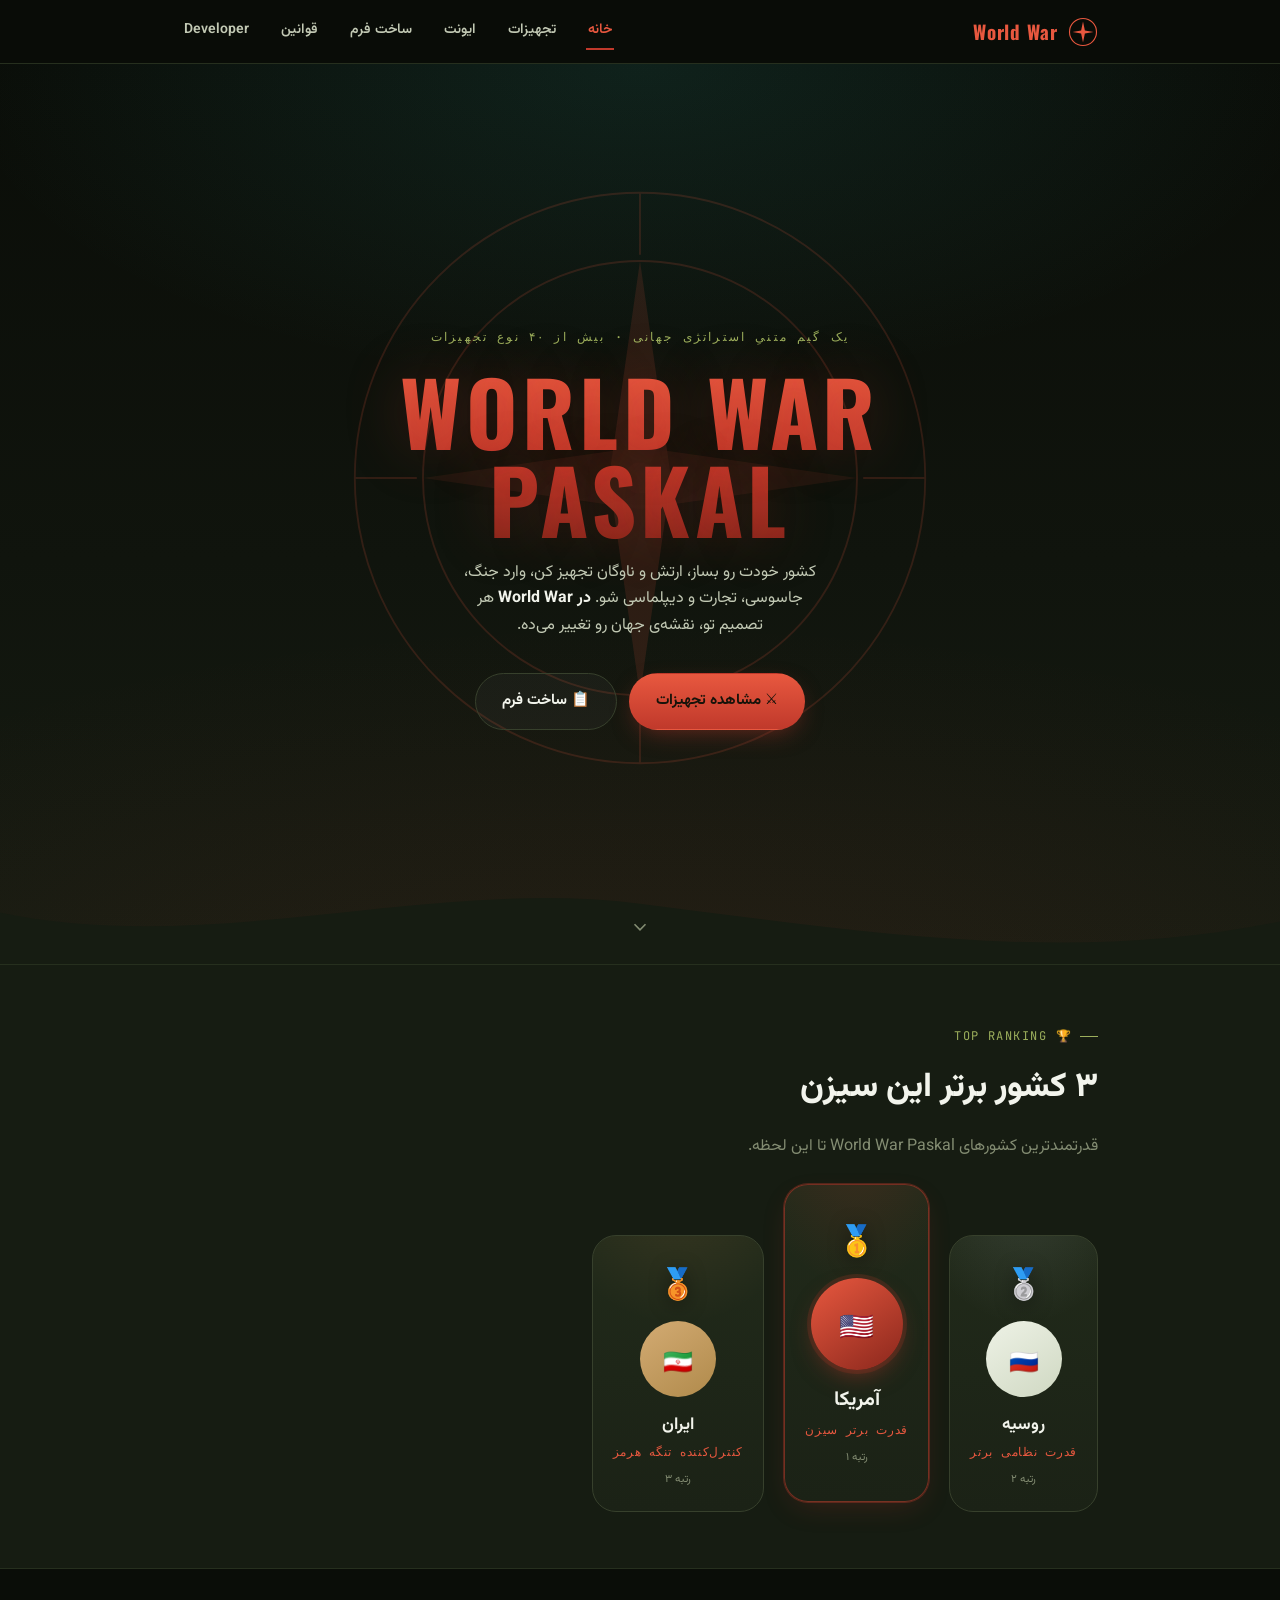
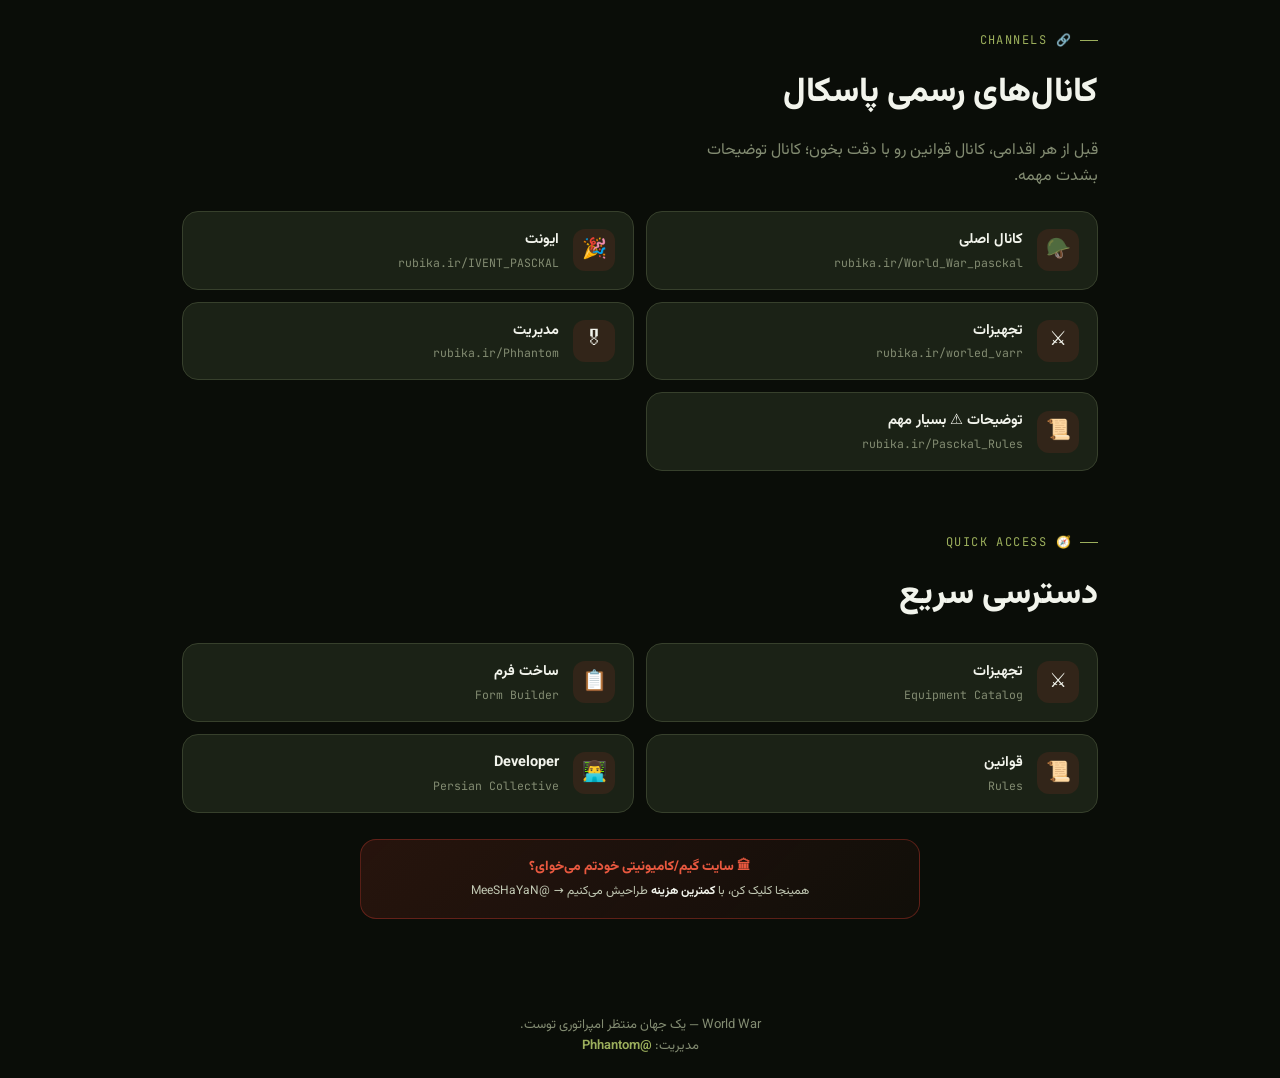
==== commit 2538c9e2: "Add files via upload" ====
--- a/index.html
+++ b/index.html
@@ -22,6 +22,7 @@
     <nav class="desktop-nav">
       <a href="index.html" data-nav="home">خانه</a>
       <a href="equipment.html" data-nav="equipment">تجهیزات</a>
+      <a href="event.html" data-nav="event">ایونت</a>
       <a href="forms.html" data-nav="forms">ساخت فرم</a>
       <a href="rules.html" data-nav="rules">قوانین</a>
       <a href="developer.html" data-nav="developer">Developer</a>
@@ -46,7 +47,7 @@
 
   <div class="hero-content">
     <div class="hero-kicker">یک گیم متنیِ استراتژی جهانی · بیش از ۴۰ نوع تجهیزات</div>
-    <h1 class="hero-title">WORLD WAR</h1>
+    <h1 class="hero-title">WORLD WAR<br>PASKAL</h1>
     <p class="hero-tagline">
       کشور خودت رو بساز، ارتش و ناوگان تجهیز کن، وارد جنگ، جاسوسی، تجارت و دیپلماسی شو.
       <b>در World War</b> هر تصمیم تو، نقشه‌ی جهان رو تغییر می‌ده.
@@ -70,6 +71,40 @@
   </div>
 </section>
 
+<section class="section legends">
+  <div class="container">
+    <div class="eyebrow">🏆 TOP RANKING</div>
+    <h2 class="section-title">۳ کشور برتر این سیزن</h2>
+    <p class="section-sub">قدرتمندترین کشورهای World War Paskal تا این لحظه.</p>
+
+    <!-- ▼▼ برای آپدیت رتبه‌بندی، اسم کشور / امتیاز و پرچم رو همینجا عوض کن ▼▼ -->
+    <div class="legends-grid">
+      <div class="legend-card rank-1">
+        <div class="legend-medal">🥇</div>
+        <div class="legend-avatar">🇺🇸</div>
+        <div class="legend-name">آمریکا</div>
+        <div class="legend-title">قدرت برتر سیزن</div>
+        <div class="legend-rank-label">رتبه ۱</div>
+      </div>
+      <div class="legend-card rank-2">
+        <div class="legend-medal">🥈</div>
+        <div class="legend-avatar">🇷🇺</div>
+        <div class="legend-name">روسیه</div>
+        <div class="legend-title">قدرت نظامی برتر</div>
+        <div class="legend-rank-label">رتبه ۲</div>
+      </div>
+      <div class="legend-card rank-3">
+        <div class="legend-medal">🥉</div>
+        <div class="legend-avatar">🇮🇷</div>
+        <div class="legend-name">ایران</div>
+        <div class="legend-title">کنترل‌کننده تنگه هرمز</div>
+        <div class="legend-rank-label">رتبه ۳</div>
+      </div>
+    </div>
+    <!-- ▲▲ ------------------------------------------------------------- ▲▲ -->
+  </div>
+</section>
+
 <section class="section">
   <div class="container">
     <div class="eyebrow">🔗 CHANNELS</div>
@@ -174,6 +209,10 @@
     <svg viewBox="0 0 24 24" fill="none" stroke="currentColor" stroke-width="1.8"><path d="M14.5 3.5l6 6L9 21l-6 0 0-6z"/></svg>
     تجهیزات
   </a>
+  <a href="event.html" data-nav="event">
+    <svg viewBox="0 0 24 24" fill="none" stroke="currentColor" stroke-width="1.8"><path d="M12 2l2.4 6.6L21 11l-6.6 2.4L12 20l-2.4-6.6L3 11l6.6-2.4z"/></svg>
+    ایونت
+  </a>
   <a href="forms.html" data-nav="forms">
     <svg viewBox="0 0 24 24" fill="none" stroke="currentColor" stroke-width="1.8"><path d="M9 12h6M9 16h4M7 4h10l2 3v13H5V7z"/></svg>
     ساخت فرم
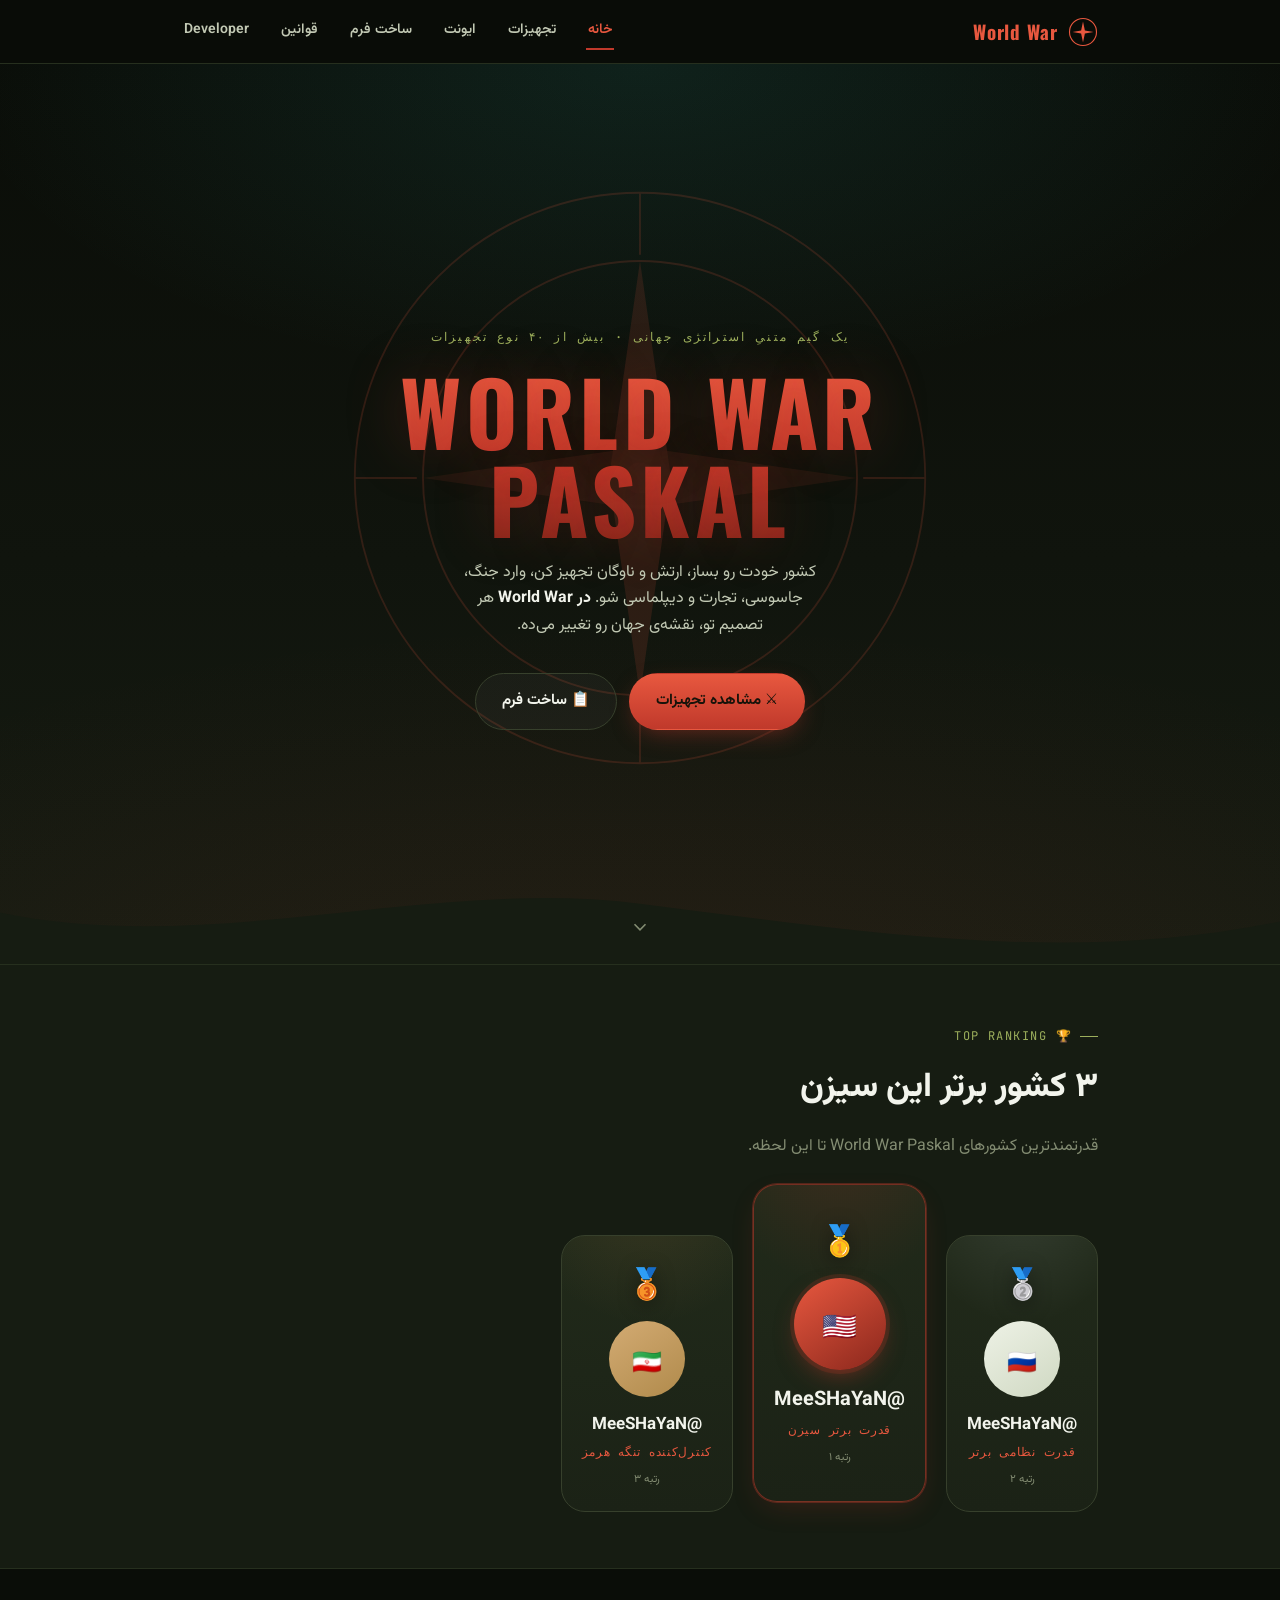
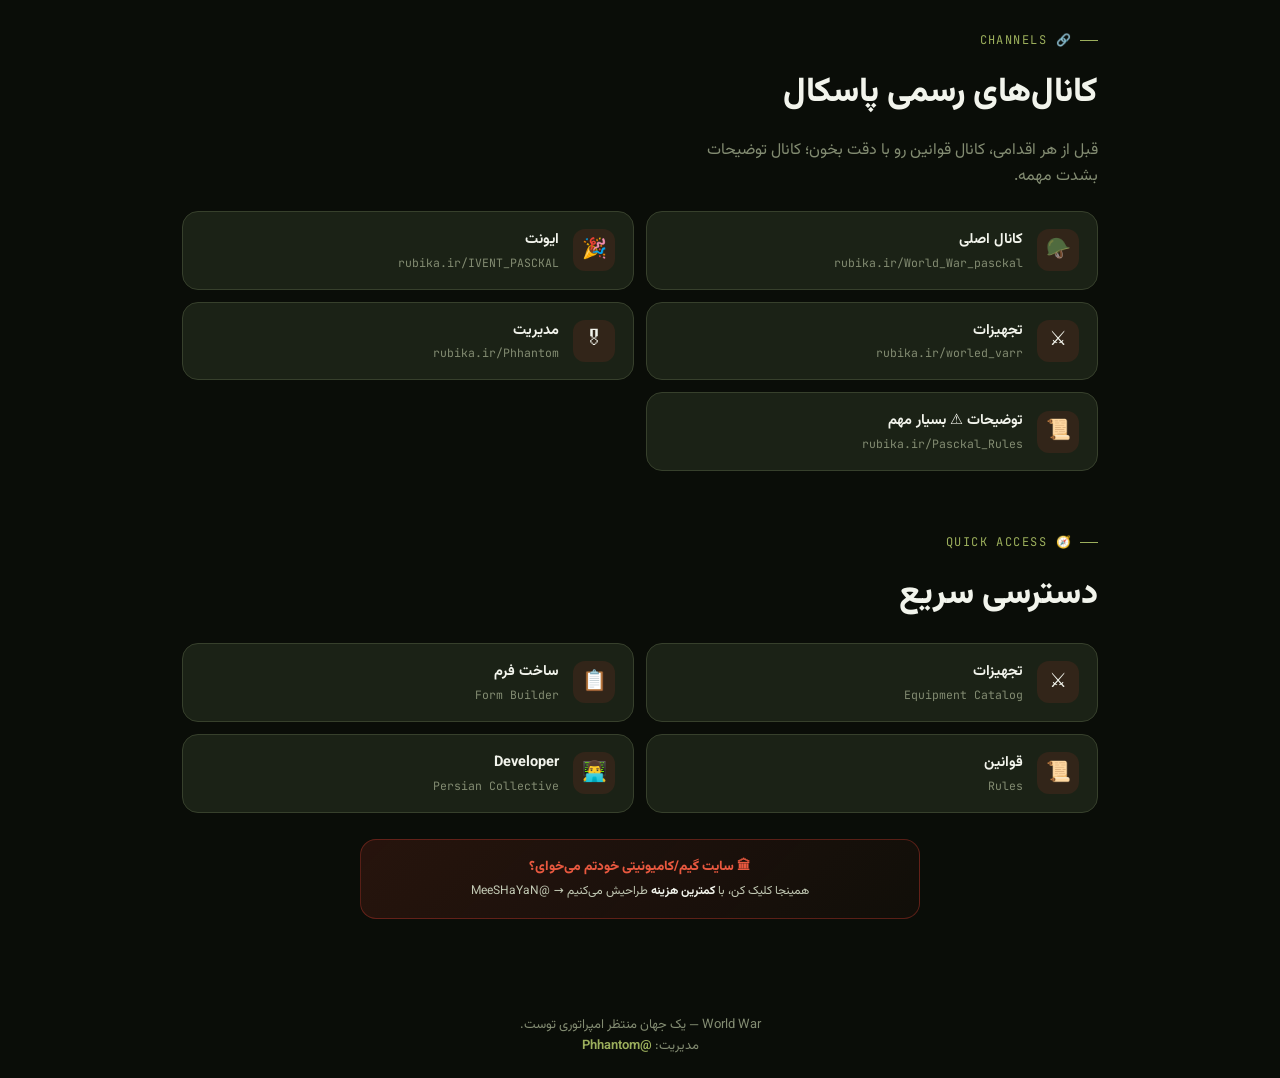
==== commit 869b7f09: "Update index.html" ====
--- a/index.html
+++ b/index.html
@@ -82,21 +82,21 @@
       <div class="legend-card rank-1">
         <div class="legend-medal">🥇</div>
         <div class="legend-avatar">🇺🇸</div>
-        <div class="legend-name">آمریکا</div>
+        <div class="legend-name">@MeeSHaYaN</div>
         <div class="legend-title">قدرت برتر سیزن</div>
         <div class="legend-rank-label">رتبه ۱</div>
       </div>
       <div class="legend-card rank-2">
         <div class="legend-medal">🥈</div>
         <div class="legend-avatar">🇷🇺</div>
-        <div class="legend-name">روسیه</div>
+        <div class="legend-name">@MeeSHaYaN</div>
         <div class="legend-title">قدرت نظامی برتر</div>
         <div class="legend-rank-label">رتبه ۲</div>
       </div>
       <div class="legend-card rank-3">
         <div class="legend-medal">🥉</div>
         <div class="legend-avatar">🇮🇷</div>
-        <div class="legend-name">ایران</div>
+        <div class="legend-name">@MeeSHaYaN</div>
         <div class="legend-title">کنترل‌کننده تنگه هرمز</div>
         <div class="legend-rank-label">رتبه ۳</div>
       </div>
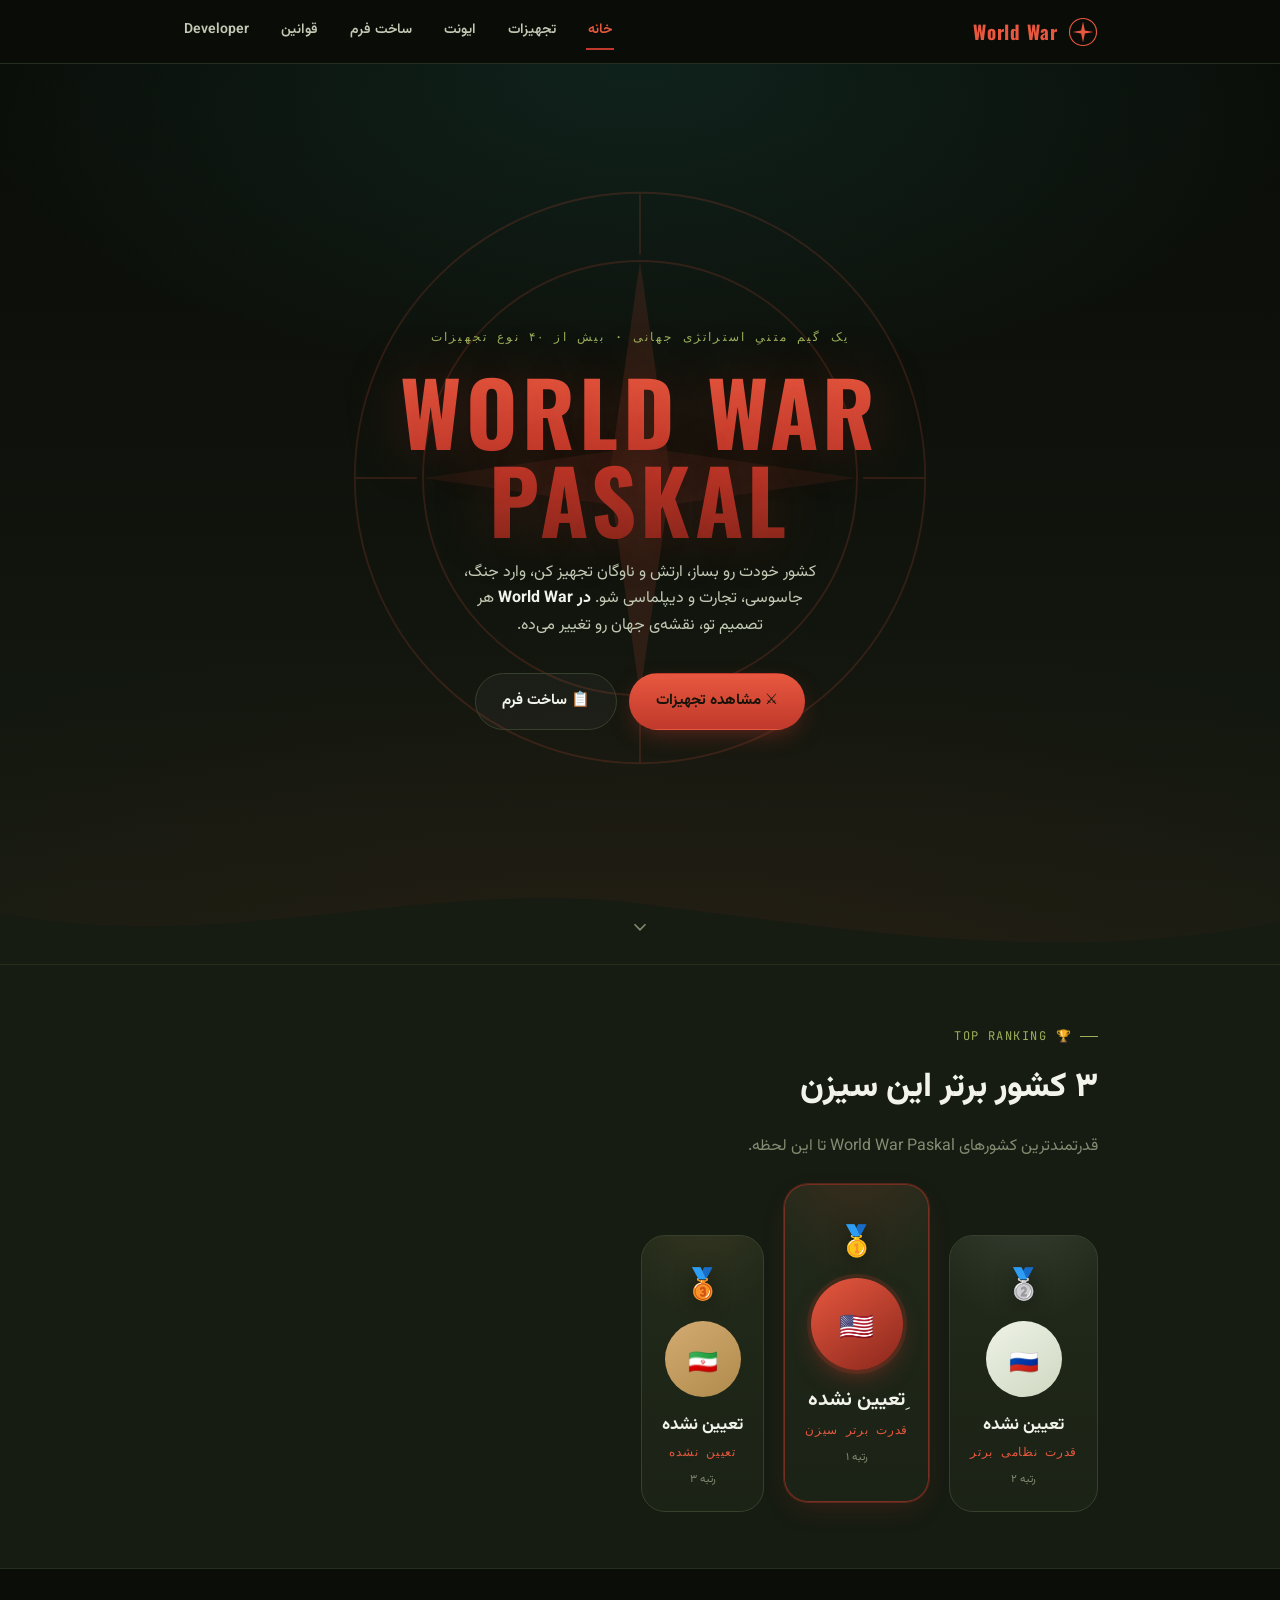
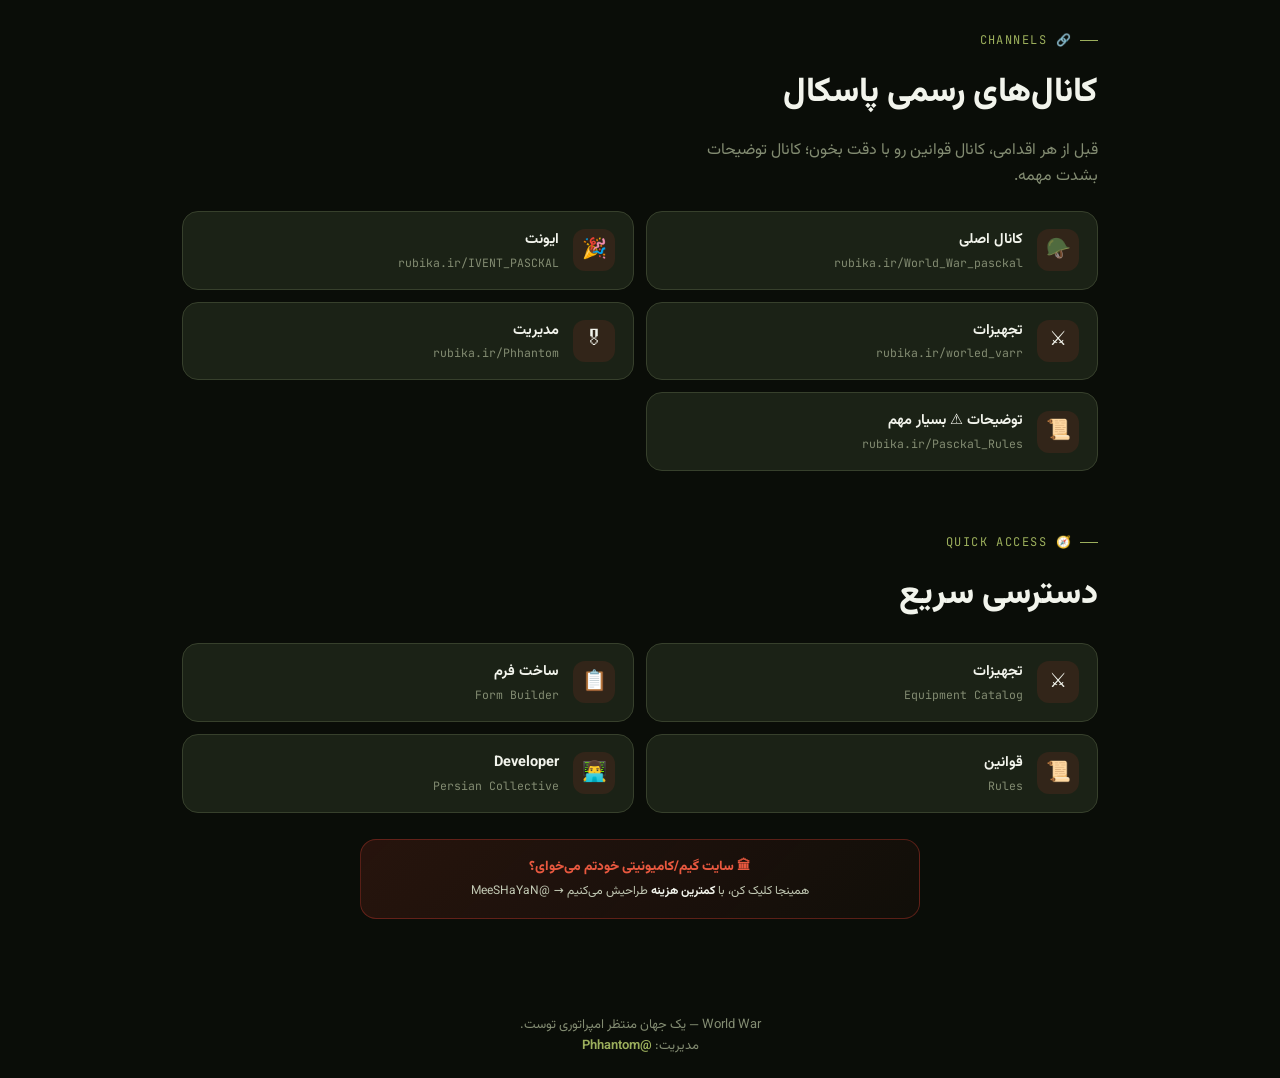
==== commit 4084f208: "Update index.html" ====
--- a/index.html
+++ b/index.html
@@ -82,22 +82,22 @@
       <div class="legend-card rank-1">
         <div class="legend-medal">🥇</div>
         <div class="legend-avatar">🇺🇸</div>
-        <div class="legend-name">@MeeSHaYaN</div>
+        <div class="legend-name">ِتعیین نشده</div>
         <div class="legend-title">قدرت برتر سیزن</div>
         <div class="legend-rank-label">رتبه ۱</div>
       </div>
       <div class="legend-card rank-2">
         <div class="legend-medal">🥈</div>
         <div class="legend-avatar">🇷🇺</div>
-        <div class="legend-name">@MeeSHaYaN</div>
+        <div class="legend-name">تعیین نشده</div>
         <div class="legend-title">قدرت نظامی برتر</div>
         <div class="legend-rank-label">رتبه ۲</div>
       </div>
       <div class="legend-card rank-3">
         <div class="legend-medal">🥉</div>
         <div class="legend-avatar">🇮🇷</div>
-        <div class="legend-name">@MeeSHaYaN</div>
-        <div class="legend-title">کنترل‌کننده تنگه هرمز</div>
+        <div class="legend-name">تعیین نشده</div>
+        <div class="legend-title">تعیین نشده</div>
         <div class="legend-rank-label">رتبه ۳</div>
       </div>
     </div>
